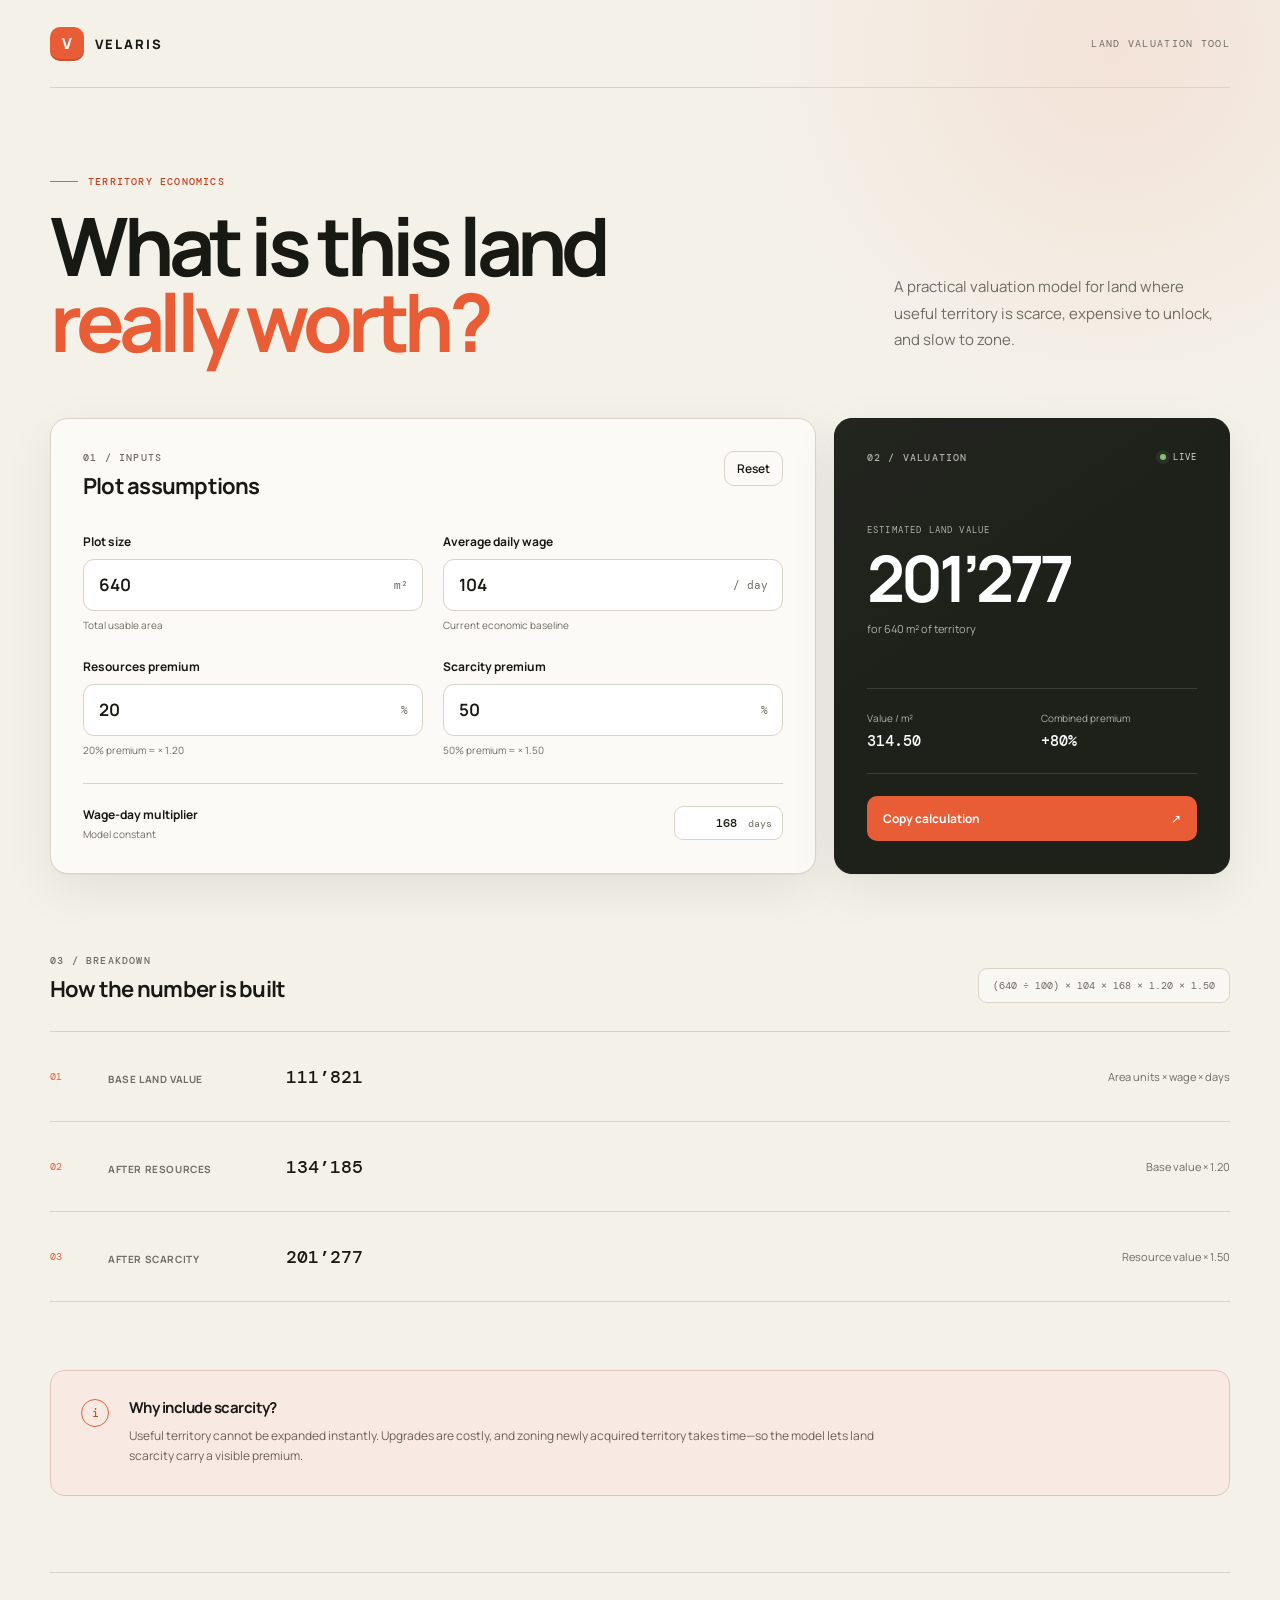
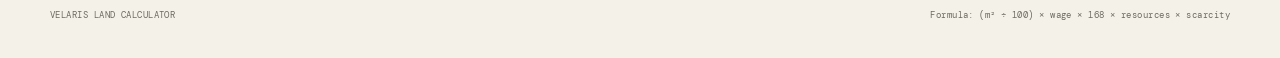
==== src/index.html @ 23cae44e "initial" ====
<!doctype html>
<html lang="en">
  <head>
    <meta charset="UTF-8" />
    <meta name="viewport" content="width=device-width, initial-scale=1.0" />
    <meta
      name="description"
      content="Estimate territory value from plot size, wages, resources, and land scarcity."
    />
    <meta name="theme-color" content="#f7f5ef" />
    <title>Velaris Land Calculator</title>
    <link rel="preconnect" href="https://fonts.googleapis.com" />
    <link rel="preconnect" href="https://fonts.gstatic.com" crossorigin />
    <link
      href="https://fonts.googleapis.com/css2?family=DM+Mono:wght@400;500&family=Manrope:wght@400;500;600;700;800&display=swap"
      rel="stylesheet"
    />
    <link rel="stylesheet" href="styles.css" />
    <script src="app.js" defer></script>
  </head>
  <body>
    <div class="page-shell">
      <header class="site-header" aria-label="Site header">
        <a class="brand" href="#" aria-label="Velaris Land Calculator home">
          <span class="brand-mark" aria-hidden="true">V</span>
          <span>VELARIS</span>
        </a>
        <span class="header-label">LAND VALUATION TOOL</span>
      </header>

      <main>
        <section class="hero" aria-labelledby="page-title">
          <div>
            <p class="eyebrow"><span></span> Territory economics</p>
            <h1 id="page-title">What is this land<br /><em>really worth?</em></h1>
          </div>
          <p class="hero-copy">
            A practical valuation model for land where useful territory is scarce,
            expensive to unlock, and slow to zone.
          </p>
        </section>

        <section class="calculator-grid" aria-label="Land value calculator">
          <form class="card input-card" id="calculator-form">
            <div class="card-heading">
              <div>
                <p class="section-kicker">01 / INPUTS</p>
                <h2>Plot assumptions</h2>
              </div>
              <button class="button button-ghost" id="reset-button" type="button">
                Reset
              </button>
            </div>

            <div class="field-grid">
              <label class="field">
                <span class="field-label">Plot size</span>
                <span class="input-wrap">
                  <input id="plot-size" name="plotSize" type="number" min="0" step="1" value="640" inputmode="decimal" />
                  <span class="input-unit">m²</span>
                </span>
                <span class="field-hint">Total usable area</span>
              </label>

              <label class="field">
                <span class="field-label">Average daily wage</span>
                <span class="input-wrap">
                  <input id="daily-wage" name="dailyWage" type="number" min="0" step="1" value="104" inputmode="decimal" />
                  <span class="input-unit">/ day</span>
                </span>
                <span class="field-hint">Current economic baseline</span>
              </label>

              <label class="field">
                <span class="field-label">Resources premium</span>
                <span class="input-wrap">
                  <input id="resources-premium" name="resourcesPremium" type="number" min="-100" step="1" value="20" inputmode="decimal" />
                  <span class="input-unit">%</span>
                </span>
                <span class="field-hint">20% premium = × 1.20</span>
              </label>

              <label class="field">
                <span class="field-label">Scarcity premium</span>
                <span class="input-wrap">
                  <input id="scarcity-premium" name="scarcityPremium" type="number" min="-100" step="1" value="50" inputmode="decimal" />
                  <span class="input-unit">%</span>
                </span>
                <span class="field-hint">50% premium = × 1.50</span>
              </label>
            </div>

            <div class="constant-row">
              <div>
                <span class="constant-label">Wage-day multiplier</span>
                <span class="constant-help">Model constant</span>
              </div>
              <label class="compact-input">
                <input id="wage-days" name="wageDays" type="number" min="0" step="1" value="168" inputmode="numeric" aria-label="Wage-day multiplier" />
                <span>days</span>
              </label>
            </div>
          </form>

          <aside class="card result-card" aria-live="polite">
            <div class="result-topline">
              <p class="section-kicker section-kicker-light">02 / VALUATION</p>
              <span class="live-badge"><span></span> LIVE</span>
            </div>

            <div class="result-main">
              <p>ESTIMATED LAND VALUE</p>
              <output id="land-value" for="plot-size daily-wage resources-premium scarcity-premium wage-days">201’278</output>
              <span id="value-caption">for 640 m² of territory</span>
            </div>

            <div class="metrics">
              <div>
                <span>Value / m²</span>
                <strong id="value-per-sqm">314.50</strong>
              </div>
              <div>
                <span>Combined premium</span>
                <strong id="combined-premium">+80%</strong>
              </div>
            </div>

            <button class="button button-primary" id="copy-button" type="button">
              <span id="copy-label">Copy calculation</span>
              <span aria-hidden="true">↗</span>
            </button>
          </aside>
        </section>

        <section class="breakdown" aria-labelledby="breakdown-title">
          <div class="breakdown-heading">
            <div>
              <p class="section-kicker">03 / BREAKDOWN</p>
              <h2 id="breakdown-title">How the number is built</h2>
            </div>
            <code id="formula-display">(640 ÷ 100) × 104 × 168 × 1.20 × 1.50</code>
          </div>

          <ol class="steps">
            <li>
              <span class="step-number">01</span>
              <div><span>BASE LAND VALUE</span><strong id="base-value">111’821</strong></div>
              <small>Area units × wage × days</small>
            </li>
            <li>
              <span class="step-number">02</span>
              <div><span>AFTER RESOURCES</span><strong id="resource-value">134’185</strong></div>
              <small id="resource-factor-label">Base value × 1.20</small>
            </li>
            <li>
              <span class="step-number">03</span>
              <div><span>AFTER SCARCITY</span><strong id="scarcity-value">201’278</strong></div>
              <small id="scarcity-factor-label">Resource value × 1.50</small>
            </li>
          </ol>
        </section>

        <section class="context-note" aria-label="Model context">
          <span class="note-mark" aria-hidden="true">i</span>
          <div>
            <h2>Why include scarcity?</h2>
            <p>
              Useful territory cannot be expanded instantly. Upgrades are costly,
              and zoning newly acquired territory takes time—so the model lets land
              scarcity carry a visible premium.
            </p>
          </div>
        </section>
      </main>

      <footer>
        <span>VELARIS LAND CALCULATOR</span>
        <span>Formula: (m² ÷ 100) × wage × 168 × resources × scarcity</span>
      </footer>
    </div>
  </body>
</html>
---- src/styles.css ----
:root {
  --background: #f4f1e9;
  --foreground: #191914;
  --card: #fbfaf6;
  --muted: #6e6b62;
  --border: #d9d4c8;
  --accent: #e85d35;
  --accent-dark: #c84221;
  --dark: #1e201a;
  --dark-muted: #afb0a7;
  --radius: 18px;
  --shadow: 0 1px 1px rgba(20, 20, 16, 0.04), 0 16px 50px rgba(20, 20, 16, 0.07);
  font-family: "Manrope", sans-serif;
  color: var(--foreground);
  background: var(--background);
  font-synthesis: none;
}

* { box-sizing: border-box; }

html { scroll-behavior: smooth; }

body {
  margin: 0;
  min-width: 320px;
  min-height: 100vh;
  background:
    radial-gradient(circle at 87% 3%, rgba(232, 93, 53, 0.10), transparent 23rem),
    var(--background);
}

button, input { font: inherit; }

button { color: inherit; }

.page-shell {
  width: min(1180px, calc(100% - 40px));
  margin: 0 auto;
}

.site-header {
  height: 88px;
  display: flex;
  align-items: center;
  justify-content: space-between;
  border-bottom: 1px solid var(--border);
}

.brand {
  display: inline-flex;
  align-items: center;
  gap: 11px;
  color: var(--foreground);
  text-decoration: none;
  font-size: 13px;
  font-weight: 800;
  letter-spacing: 0.16em;
}

.brand-mark {
  width: 34px;
  height: 34px;
  display: grid;
  place-items: center;
  color: white;
  background: var(--accent);
  border-radius: 10px;
  font-size: 15px;
  letter-spacing: 0;
  box-shadow: inset 0 -2px 0 rgba(0, 0, 0, 0.12);
}

.header-label {
  font-family: "DM Mono", monospace;
  font-size: 10px;
  letter-spacing: 0.13em;
  color: var(--muted);
}

.hero {
  min-height: 330px;
  display: grid;
  grid-template-columns: 1.4fr 0.6fr;
  align-items: end;
  gap: 60px;
  padding: 72px 0 58px;
}

.eyebrow, .section-kicker {
  margin: 0 0 20px;
  font-family: "DM Mono", monospace;
  font-size: 10px;
  font-weight: 500;
  letter-spacing: 0.12em;
  text-transform: uppercase;
  color: var(--accent-dark);
}

.eyebrow { display: flex; align-items: center; gap: 10px; }
.eyebrow span { width: 28px; height: 1px; background: var(--accent); }

h1 {
  margin: 0;
  max-width: 760px;
  font-size: clamp(46px, 6.3vw, 86px);
  line-height: 0.94;
  letter-spacing: -0.065em;
  font-weight: 700;
}

h1 em { color: var(--accent); font-style: normal; }

.hero-copy {
  margin: 0 0 7px;
  max-width: 360px;
  color: var(--muted);
  font-size: 15px;
  line-height: 1.75;
}

.calculator-grid {
  display: grid;
  grid-template-columns: minmax(0, 1.45fr) minmax(340px, 0.75fr);
  gap: 18px;
}

.card {
  border: 1px solid var(--border);
  border-radius: var(--radius);
  background: var(--card);
  box-shadow: var(--shadow);
}

.input-card { padding: 32px; }

.card-heading, .breakdown-heading, .result-topline {
  display: flex;
  align-items: flex-start;
  justify-content: space-between;
  gap: 20px;
}

.section-kicker { margin-bottom: 9px; color: var(--muted); }

h2 {
  margin: 0;
  font-size: 22px;
  line-height: 1.25;
  letter-spacing: -0.035em;
}

.button {
  border: 0;
  border-radius: 10px;
  cursor: pointer;
  transition: transform 160ms ease, background 160ms ease, border-color 160ms ease;
}

.button:active { transform: translateY(1px); }

.button:focus-visible, input:focus-visible {
  outline: 3px solid rgba(232, 93, 53, 0.22);
  outline-offset: 2px;
}

.button-ghost {
  padding: 8px 12px;
  border: 1px solid var(--border);
  background: transparent;
  font-size: 12px;
  font-weight: 600;
}

.button-ghost:hover { background: #efede6; border-color: #c8c2b5; }

.field-grid {
  display: grid;
  grid-template-columns: 1fr 1fr;
  gap: 26px 20px;
  margin-top: 32px;
}

.field { display: block; }

.field-label, .constant-label {
  display: block;
  margin-bottom: 9px;
  font-size: 12px;
  font-weight: 700;
}

.input-wrap {
  height: 52px;
  display: flex;
  align-items: center;
  border: 1px solid var(--border);
  border-radius: 11px;
  background: #fff;
  overflow: hidden;
  transition: border-color 160ms ease, box-shadow 160ms ease;
}

.input-wrap:focus-within {
  border-color: var(--accent);
  box-shadow: 0 0 0 3px rgba(232, 93, 53, 0.10);
}

.input-wrap input {
  width: 100%;
  min-width: 0;
  height: 100%;
  padding: 0 4px 0 15px;
  border: 0;
  outline: 0;
  background: transparent;
  color: var(--foreground);
  font-size: 17px;
  font-weight: 650;
  appearance: textfield;
}

input::-webkit-inner-spin-button, input::-webkit-outer-spin-button { appearance: none; margin: 0; }

.input-unit {
  flex: 0 0 auto;
  padding: 0 14px 0 8px;
  color: var(--muted);
  font-family: "DM Mono", monospace;
  font-size: 11px;
}

.field-hint, .constant-help {
  display: block;
  margin-top: 7px;
  color: var(--muted);
  font-size: 10px;
}

.constant-row {
  margin-top: 26px;
  padding-top: 22px;
  display: flex;
  align-items: center;
  justify-content: space-between;
  border-top: 1px solid var(--border);
}

.constant-label { margin: 0; }
.constant-help { margin-top: 4px; }

.compact-input {
  display: flex;
  align-items: center;
  gap: 8px;
  padding: 5px 10px;
  border: 1px solid var(--border);
  border-radius: 9px;
  background: #fff;
  color: var(--muted);
  font-family: "DM Mono", monospace;
  font-size: 10px;
}

.compact-input input {
  width: 55px;
  padding: 3px;
  border: 0;
  outline: 0;
  color: var(--foreground);
  background: transparent;
  text-align: right;
  font-size: 12px;
  font-weight: 700;
}

.result-card {
  min-height: 100%;
  display: flex;
  flex-direction: column;
  padding: 32px;
  color: white;
  border-color: var(--dark);
  background:
    linear-gradient(145deg, rgba(255,255,255,0.025), transparent 42%),
    var(--dark);
}

.section-kicker-light { color: var(--dark-muted); }

.live-badge {
  display: inline-flex;
  align-items: center;
  gap: 7px;
  color: #d8d9d1;
  font-family: "DM Mono", monospace;
  font-size: 9px;
  letter-spacing: 0.12em;
}

.live-badge span {
  width: 6px;
  height: 6px;
  border-radius: 50%;
  background: #85bf78;
  box-shadow: 0 0 0 4px rgba(133, 191, 120, 0.10);
}

.result-main { margin: 51px 0 38px; }

.result-main p {
  margin: 0 0 10px;
  color: var(--dark-muted);
  font-family: "DM Mono", monospace;
  font-size: 9px;
  letter-spacing: 0.13em;
}

#land-value {
  display: block;
  overflow-wrap: anywhere;
  color: #fff;
  font-size: clamp(42px, 5vw, 66px);
  line-height: 1;
  letter-spacing: -0.065em;
  font-weight: 700;
}

#value-caption {
  display: block;
  margin-top: 11px;
  color: var(--dark-muted);
  font-size: 11px;
}

.metrics {
  display: grid;
  grid-template-columns: 1fr 1fr;
  gap: 18px;
  margin-top: auto;
  padding: 22px 0;
  border-top: 1px solid #3b3d36;
  border-bottom: 1px solid #3b3d36;
}

.metrics div { display: flex; flex-direction: column; gap: 6px; }
.metrics span { color: var(--dark-muted); font-size: 10px; }
.metrics strong { font-family: "DM Mono", monospace; font-size: 15px; font-weight: 500; }

.button-primary {
  width: 100%;
  margin-top: 22px;
  padding: 14px 16px;
  display: flex;
  align-items: center;
  justify-content: space-between;
  background: var(--accent);
  color: white;
  font-size: 12px;
  font-weight: 700;
}

.button-primary:hover { background: #f06940; }

.breakdown { padding: 80px 0 68px; }

.breakdown-heading { align-items: flex-end; }

.breakdown-heading code {
  padding: 10px 14px;
  border: 1px solid var(--border);
  border-radius: 9px;
  color: var(--muted);
  background: rgba(255,255,255,0.42);
  font-family: "DM Mono", monospace;
  font-size: 10px;
}

.steps {
  margin: 28px 0 0;
  padding: 0;
  list-style: none;
  border-top: 1px solid var(--border);
}

.steps li {
  display: grid;
  grid-template-columns: 58px 1fr auto;
  align-items: center;
  min-height: 90px;
  border-bottom: 1px solid var(--border);
}

.step-number {
  color: var(--accent);
  font-family: "DM Mono", monospace;
  font-size: 10px;
}

.steps div { display: flex; align-items: baseline; gap: 18px; }
.steps div span { width: 160px; color: var(--muted); font-size: 10px; font-weight: 700; letter-spacing: 0.06em; }
.steps strong { font-family: "DM Mono", monospace; font-size: 18px; font-weight: 500; }
.steps small { color: var(--muted); font-size: 11px; }

.context-note {
  margin-bottom: 76px;
  padding: 28px 30px;
  display: grid;
  grid-template-columns: auto 1fr;
  gap: 20px;
  border: 1px solid #e2c5b9;
  border-radius: 14px;
  background: #f8eae3;
}

.note-mark {
  width: 28px;
  height: 28px;
  display: grid;
  place-items: center;
  border: 1px solid var(--accent);
  border-radius: 50%;
  color: var(--accent-dark);
  font-family: "DM Mono", monospace;
  font-size: 12px;
}

.context-note h2 { font-size: 15px; }
.context-note p { max-width: 760px; margin: 8px 0 0; color: #715f57; font-size: 12px; line-height: 1.7; }

footer {
  min-height: 86px;
  display: flex;
  align-items: center;
  justify-content: space-between;
  gap: 20px;
  border-top: 1px solid var(--border);
  color: var(--muted);
  font-family: "DM Mono", monospace;
  font-size: 9px;
  letter-spacing: 0.05em;
}

@media (max-width: 820px) {
  .hero { grid-template-columns: 1fr; gap: 24px; min-height: auto; padding: 58px 0 46px; }
  .calculator-grid { grid-template-columns: 1fr; }
  .result-card { min-height: 480px; }
  .breakdown-heading { align-items: flex-start; flex-direction: column; }
  .breakdown-heading code { max-width: 100%; overflow-x: auto; }
}

@media (max-width: 560px) {
  .page-shell { width: min(100% - 24px, 1180px); }
  .site-header { height: 72px; }
  .header-label { display: none; }
  .hero { padding-top: 45px; }
  h1 { font-size: clamp(43px, 14vw, 66px); }
  .input-card, .result-card { padding: 24px 20px; }
  .field-grid { grid-template-columns: 1fr; gap: 21px; }
  .steps li { grid-template-columns: 38px 1fr; padding: 18px 0; }
  .steps div { flex-direction: column; gap: 5px; }
  .steps div span { width: auto; }
  .steps small { display: none; }
  .context-note { padding: 23px 20px; }
  footer { align-items: flex-start; flex-direction: column; justify-content: center; padding: 22px 0; }
}

@media (prefers-reduced-motion: reduce) {
  *, *::before, *::after { scroll-behavior: auto !important; transition: none !important; }
}
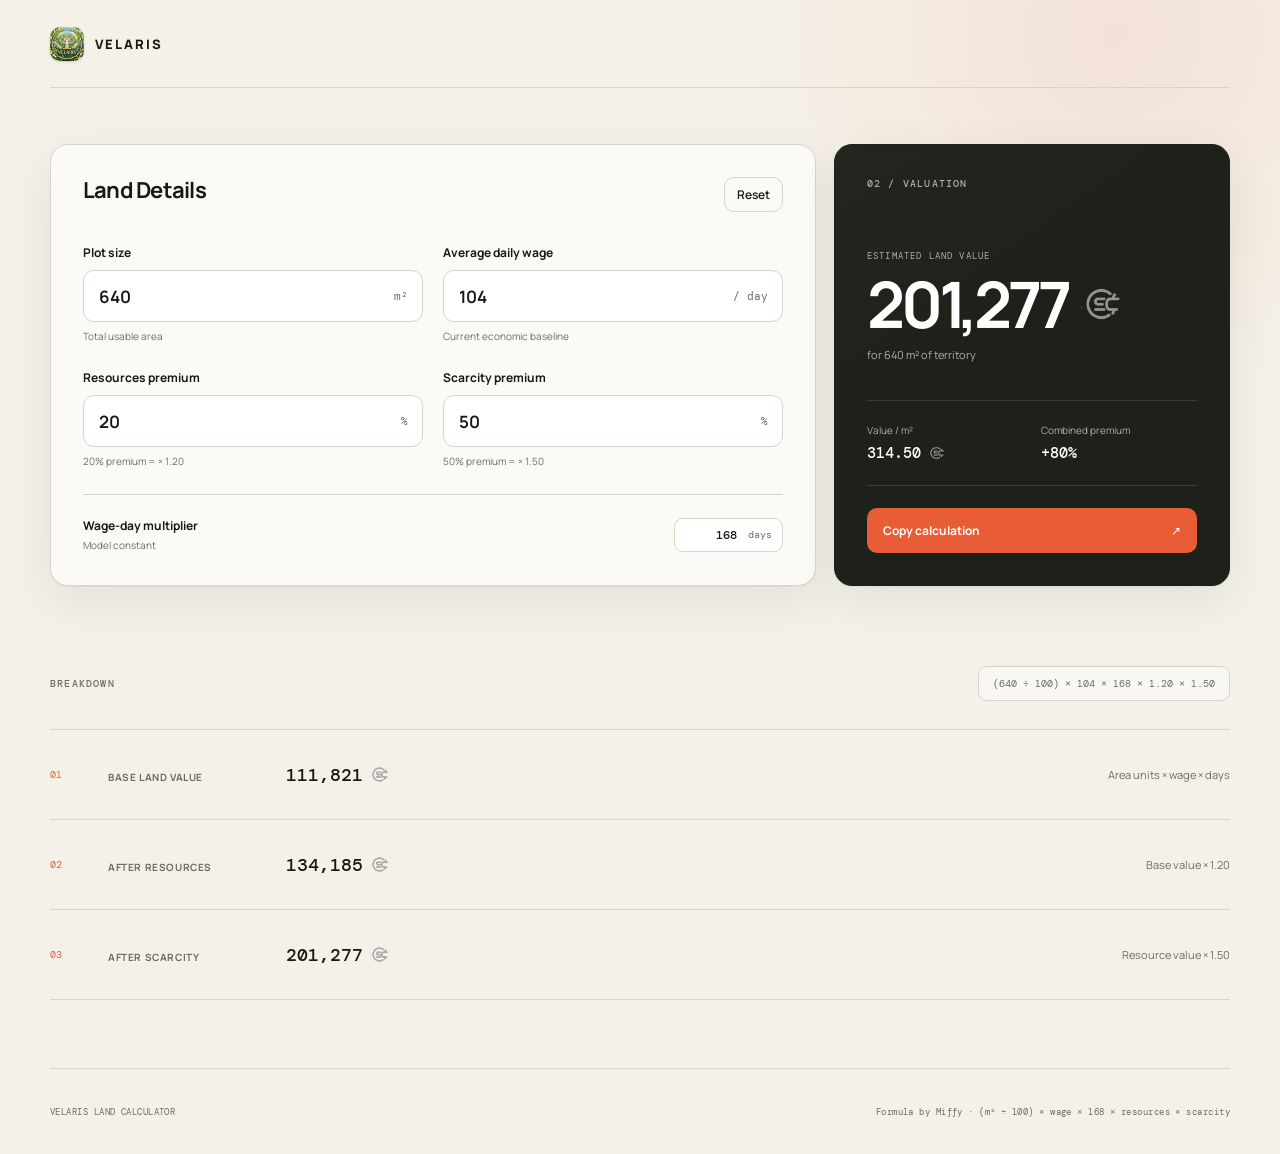
==== commit cc927ed1: "fix copy text" ====
--- a/src/index.html
+++ b/src/index.html
@@ -8,7 +8,10 @@
       content="Estimate territory value from plot size, wages, resources, and land scarcity."
     />
     <meta name="theme-color" content="#f7f5ef" />
-    <title>Velaris Land Calculator</title>
+    <title>VELARIS Land Calculator</title>
+    <link rel="icon" href="favicon.ico?v=2" sizes="any" />
+    <link rel="shortcut icon" href="favicon.ico?v=2" />
+    <link rel="apple-touch-icon" href="assets/velaris-icon.png" />
     <link rel="preconnect" href="https://fonts.googleapis.com" />
     <link rel="preconnect" href="https://fonts.gstatic.com" crossorigin />
     <link
@@ -22,30 +25,17 @@
     <div class="page-shell">
       <header class="site-header" aria-label="Site header">
         <a class="brand" href="#" aria-label="Velaris Land Calculator home">
-          <span class="brand-mark" aria-hidden="true">V</span>
+          <img class="brand-mark" src="assets/velaris-icon.png" alt="" />
           <span>VELARIS</span>
         </a>
-        <span class="header-label">LAND VALUATION TOOL</span>
       </header>
 
       <main>
-        <section class="hero" aria-labelledby="page-title">
-          <div>
-            <p class="eyebrow"><span></span> Territory economics</p>
-            <h1 id="page-title">What is this land<br /><em>really worth?</em></h1>
-          </div>
-          <p class="hero-copy">
-            A practical valuation model for land where useful territory is scarce,
-            expensive to unlock, and slow to zone.
-          </p>
-        </section>
-
         <section class="calculator-grid" aria-label="Land value calculator">
           <form class="card input-card" id="calculator-form">
             <div class="card-heading">
               <div>
-                <p class="section-kicker">01 / INPUTS</p>
-                <h2>Plot assumptions</h2>
+                <h2>Land Details</h2>
               </div>
               <button class="button button-ghost" id="reset-button" type="button">
                 Reset
@@ -105,19 +95,24 @@
           <aside class="card result-card" aria-live="polite">
             <div class="result-topline">
               <p class="section-kicker section-kicker-light">02 / VALUATION</p>
-              <span class="live-badge"><span></span> LIVE</span>
             </div>
 
             <div class="result-main">
               <p>ESTIMATED LAND VALUE</p>
-              <output id="land-value" for="plot-size daily-wage resources-premium scarcity-premium wage-days">201’278</output>
+              <span class="amount-with-coin amount-with-coin-main">
+                <output id="land-value" for="plot-size daily-wage resources-premium scarcity-premium wage-days">201,278</output>
+                <img class="coin-icon" src="assets/seed-coin.png" alt="Seed Coin" />
+              </span>
               <span id="value-caption">for 640 m² of territory</span>
             </div>
 
             <div class="metrics">
               <div>
                 <span>Value / m²</span>
-                <strong id="value-per-sqm">314.50</strong>
+                <strong class="amount-with-coin">
+                  <span id="value-per-sqm">314.50</span>
+                  <img class="coin-icon" src="assets/seed-coin.png" alt="Seed Coin" />
+                </strong>
               </div>
               <div>
                 <span>Combined premium</span>
@@ -132,50 +127,54 @@
           </aside>
         </section>
 
-        <section class="breakdown" aria-labelledby="breakdown-title">
+        <section class="breakdown" aria-label="Calculation breakdown">
           <div class="breakdown-heading">
-            <div>
-              <p class="section-kicker">03 / BREAKDOWN</p>
-              <h2 id="breakdown-title">How the number is built</h2>
-            </div>
+            <p class="section-kicker">BREAKDOWN</p>
             <code id="formula-display">(640 ÷ 100) × 104 × 168 × 1.20 × 1.50</code>
           </div>
 
           <ol class="steps">
             <li>
               <span class="step-number">01</span>
-              <div><span>BASE LAND VALUE</span><strong id="base-value">111’821</strong></div>
+              <div>
+                <span>BASE LAND VALUE</span>
+                <strong class="amount-with-coin">
+                  <span id="base-value">111,821</span>
+                  <img class="coin-icon" src="assets/seed-coin.png" alt="Seed Coin" />
+                </strong>
+              </div>
               <small>Area units × wage × days</small>
             </li>
             <li>
               <span class="step-number">02</span>
-              <div><span>AFTER RESOURCES</span><strong id="resource-value">134’185</strong></div>
+              <div>
+                <span>AFTER RESOURCES</span>
+                <strong class="amount-with-coin">
+                  <span id="resource-value">134,185</span>
+                  <img class="coin-icon" src="assets/seed-coin.png" alt="Seed Coin" />
+                </strong>
+              </div>
               <small id="resource-factor-label">Base value × 1.20</small>
             </li>
             <li>
               <span class="step-number">03</span>
-              <div><span>AFTER SCARCITY</span><strong id="scarcity-value">201’278</strong></div>
+              <div>
+                <span>AFTER SCARCITY</span>
+                <strong class="amount-with-coin">
+                  <span id="scarcity-value">201,278</span>
+                  <img class="coin-icon" src="assets/seed-coin.png" alt="Seed Coin" />
+                </strong>
+              </div>
               <small id="scarcity-factor-label">Resource value × 1.50</small>
             </li>
           </ol>
         </section>
 
-        <section class="context-note" aria-label="Model context">
-          <span class="note-mark" aria-hidden="true">i</span>
-          <div>
-            <h2>Why include scarcity?</h2>
-            <p>
-              Useful territory cannot be expanded instantly. Upgrades are costly,
-              and zoning newly acquired territory takes time—so the model lets land
-              scarcity carry a visible premium.
-            </p>
-          </div>
-        </section>
       </main>
 
       <footer>
         <span>VELARIS LAND CALCULATOR</span>
-        <span>Formula: (m² ÷ 100) × wage × 168 × resources × scarcity</span>
+        <span>Formula by Miffy · (m² ÷ 100) × wage × 168 × resources × scarcity</span>
       </footer>
     </div>
   </body>
--- a/src/styles.css
+++ b/src/styles.css
@@ -60,33 +60,13 @@
 .brand-mark {
   width: 34px;
   height: 34px;
-  display: grid;
-  place-items: center;
-  color: white;
-  background: var(--accent);
+  display: block;
+  object-fit: cover;
   border-radius: 10px;
-  font-size: 15px;
-  letter-spacing: 0;
-  box-shadow: inset 0 -2px 0 rgba(0, 0, 0, 0.12);
-}
-
-.header-label {
-  font-family: "DM Mono", monospace;
-  font-size: 10px;
-  letter-spacing: 0.13em;
-  color: var(--muted);
-}
-
-.hero {
-  min-height: 330px;
-  display: grid;
-  grid-template-columns: 1.4fr 0.6fr;
-  align-items: end;
-  gap: 60px;
-  padding: 72px 0 58px;
-}
-
-.eyebrow, .section-kicker {
+  box-shadow: 0 1px 2px rgba(20, 20, 16, 0.18);
+}
+
+.section-kicker {
   margin: 0 0 20px;
   font-family: "DM Mono", monospace;
   font-size: 10px;
@@ -96,32 +76,11 @@
   color: var(--accent-dark);
 }
 
-.eyebrow { display: flex; align-items: center; gap: 10px; }
-.eyebrow span { width: 28px; height: 1px; background: var(--accent); }
-
-h1 {
-  margin: 0;
-  max-width: 760px;
-  font-size: clamp(46px, 6.3vw, 86px);
-  line-height: 0.94;
-  letter-spacing: -0.065em;
-  font-weight: 700;
-}
-
-h1 em { color: var(--accent); font-style: normal; }
-
-.hero-copy {
-  margin: 0 0 7px;
-  max-width: 360px;
-  color: var(--muted);
-  font-size: 15px;
-  line-height: 1.75;
-}
-
 .calculator-grid {
   display: grid;
   grid-template-columns: minmax(0, 1.45fr) minmax(340px, 0.75fr);
   gap: 18px;
+  margin-top: 56px;
 }
 
 .card {
@@ -287,24 +246,6 @@
 
 .section-kicker-light { color: var(--dark-muted); }
 
-.live-badge {
-  display: inline-flex;
-  align-items: center;
-  gap: 7px;
-  color: #d8d9d1;
-  font-family: "DM Mono", monospace;
-  font-size: 9px;
-  letter-spacing: 0.12em;
-}
-
-.live-badge span {
-  width: 6px;
-  height: 6px;
-  border-radius: 50%;
-  background: #85bf78;
-  box-shadow: 0 0 0 4px rgba(133, 191, 120, 0.10);
-}
-
 .result-main { margin: 51px 0 38px; }
 
 .result-main p {
@@ -316,13 +257,36 @@
 }
 
 #land-value {
-  display: block;
   overflow-wrap: anywhere;
   color: #fff;
   font-size: clamp(42px, 5vw, 66px);
   line-height: 1;
   letter-spacing: -0.065em;
   font-weight: 700;
+}
+
+.amount-with-coin {
+  display: inline-flex;
+  align-items: center;
+  gap: 7px;
+}
+
+.coin-icon {
+  width: 18px;
+  height: auto;
+  flex: 0 0 auto;
+  opacity: 0.9;
+  clip-path: inset(0 0 0 2%);
+}
+
+.amount-with-coin-main {
+  display: flex;
+  align-items: center;
+  gap: 13px;
+}
+
+.amount-with-coin-main .coin-icon {
+  width: clamp(30px, 3.4vw, 45px);
 }
 
 #value-caption {
@@ -343,8 +307,8 @@
 }
 
 .metrics div { display: flex; flex-direction: column; gap: 6px; }
-.metrics span { color: var(--dark-muted); font-size: 10px; }
-.metrics strong { font-family: "DM Mono", monospace; font-size: 15px; font-weight: 500; }
+.metrics > div > span { color: var(--dark-muted); font-size: 10px; }
+.metrics > div > strong { font-family: "DM Mono", monospace; font-size: 15px; font-weight: 500; }
 
 .button-primary {
   width: 100%;
@@ -363,7 +327,9 @@
 
 .breakdown { padding: 80px 0 68px; }
 
-.breakdown-heading { align-items: flex-end; }
+.breakdown-heading { align-items: center; }
+
+.breakdown-heading .section-kicker { margin-bottom: 0; }
 
 .breakdown-heading code {
   padding: 10px 14px;
@@ -396,36 +362,11 @@
   font-size: 10px;
 }
 
-.steps div { display: flex; align-items: baseline; gap: 18px; }
-.steps div span { width: 160px; color: var(--muted); font-size: 10px; font-weight: 700; letter-spacing: 0.06em; }
-.steps strong { font-family: "DM Mono", monospace; font-size: 18px; font-weight: 500; }
+.steps li > div { display: flex; align-items: baseline; gap: 18px; }
+.steps li > div > span { width: 160px; color: var(--muted); font-size: 10px; font-weight: 700; letter-spacing: 0.06em; }
+.steps li > div > strong { font-family: "DM Mono", monospace; font-size: 18px; font-weight: 500; }
+.steps .coin-icon { width: 20px; }
 .steps small { color: var(--muted); font-size: 11px; }
-
-.context-note {
-  margin-bottom: 76px;
-  padding: 28px 30px;
-  display: grid;
-  grid-template-columns: auto 1fr;
-  gap: 20px;
-  border: 1px solid #e2c5b9;
-  border-radius: 14px;
-  background: #f8eae3;
-}
-
-.note-mark {
-  width: 28px;
-  height: 28px;
-  display: grid;
-  place-items: center;
-  border: 1px solid var(--accent);
-  border-radius: 50%;
-  color: var(--accent-dark);
-  font-family: "DM Mono", monospace;
-  font-size: 12px;
-}
-
-.context-note h2 { font-size: 15px; }
-.context-note p { max-width: 760px; margin: 8px 0 0; color: #715f57; font-size: 12px; line-height: 1.7; }
 
 footer {
   min-height: 86px;
@@ -441,7 +382,6 @@
 }
 
 @media (max-width: 820px) {
-  .hero { grid-template-columns: 1fr; gap: 24px; min-height: auto; padding: 58px 0 46px; }
   .calculator-grid { grid-template-columns: 1fr; }
   .result-card { min-height: 480px; }
   .breakdown-heading { align-items: flex-start; flex-direction: column; }
@@ -451,16 +391,13 @@
 @media (max-width: 560px) {
   .page-shell { width: min(100% - 24px, 1180px); }
   .site-header { height: 72px; }
-  .header-label { display: none; }
-  .hero { padding-top: 45px; }
-  h1 { font-size: clamp(43px, 14vw, 66px); }
+  .calculator-grid { margin-top: 32px; }
   .input-card, .result-card { padding: 24px 20px; }
   .field-grid { grid-template-columns: 1fr; gap: 21px; }
   .steps li { grid-template-columns: 38px 1fr; padding: 18px 0; }
-  .steps div { flex-direction: column; gap: 5px; }
-  .steps div span { width: auto; }
+  .steps li > div { flex-direction: column; gap: 5px; }
+  .steps li > div > span { width: auto; }
   .steps small { display: none; }
-  .context-note { padding: 23px 20px; }
   footer { align-items: flex-start; flex-direction: column; justify-content: center; padding: 22px 0; }
 }
 
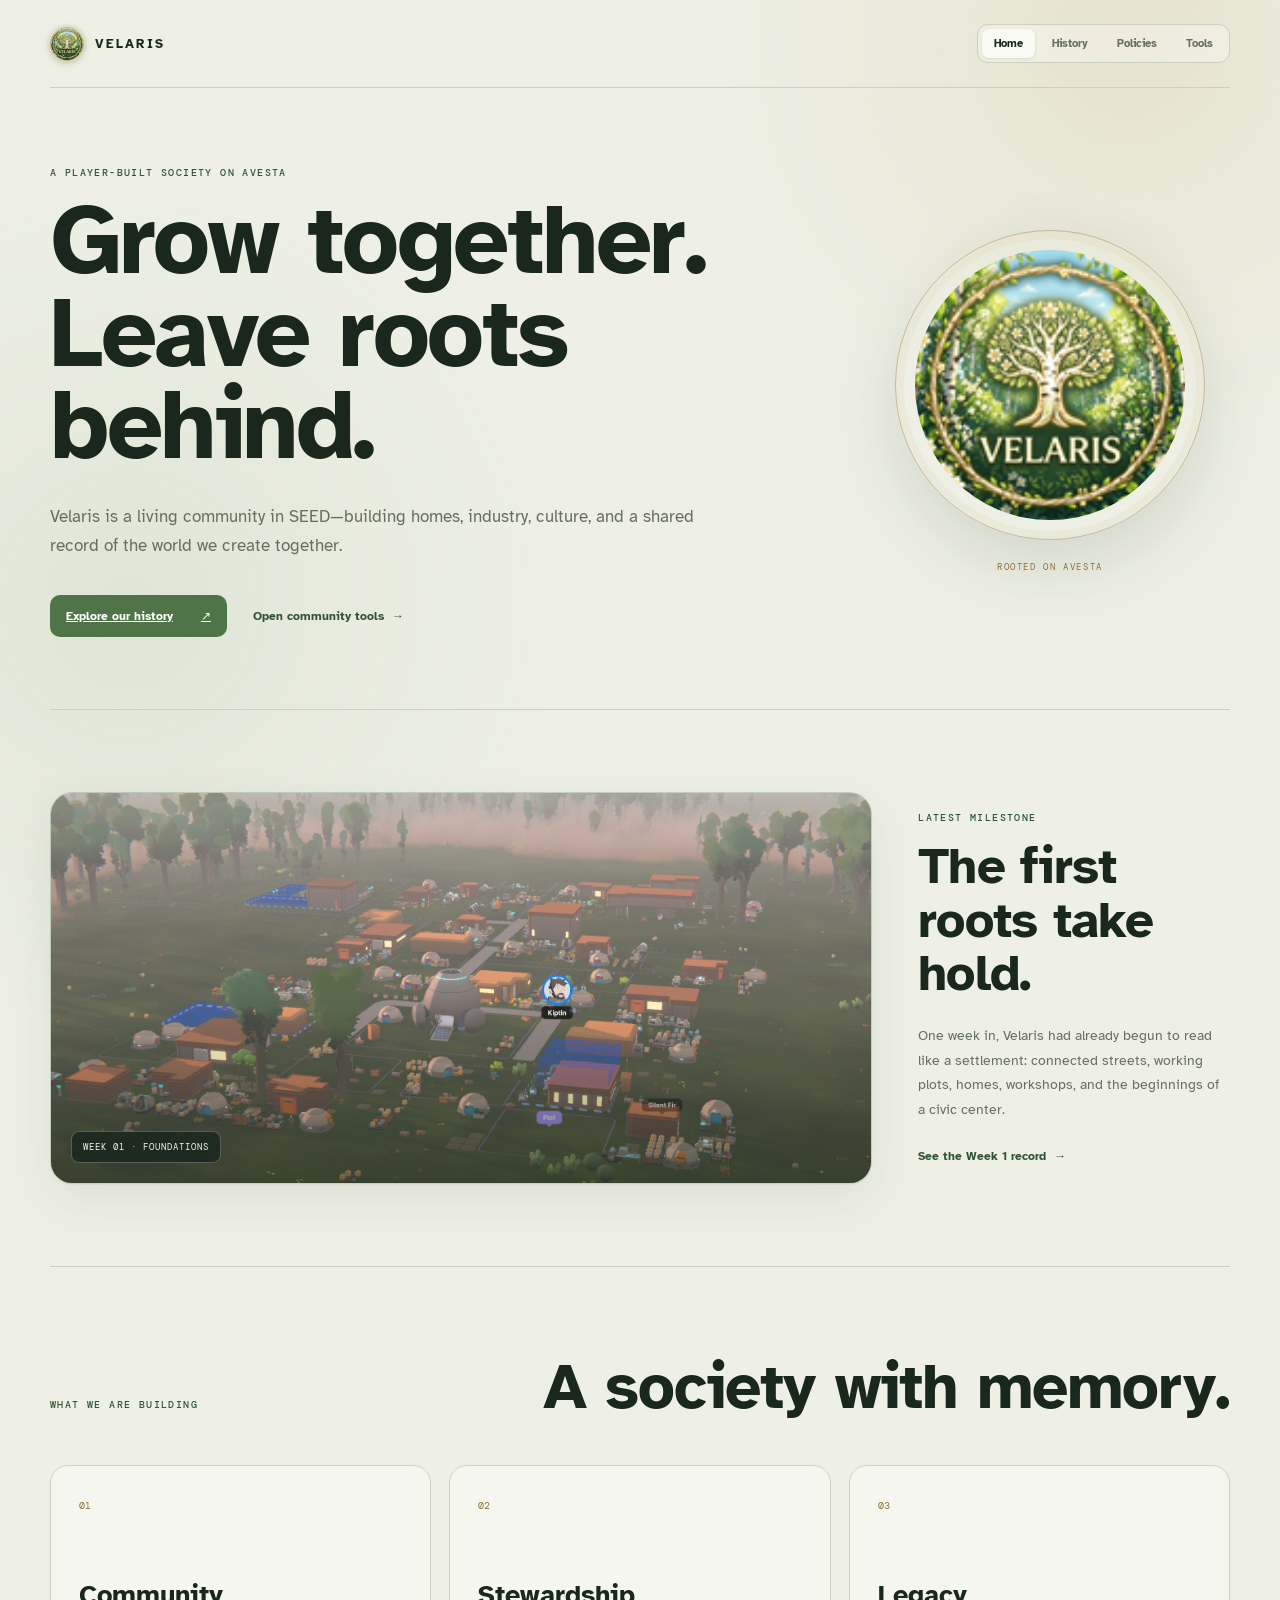
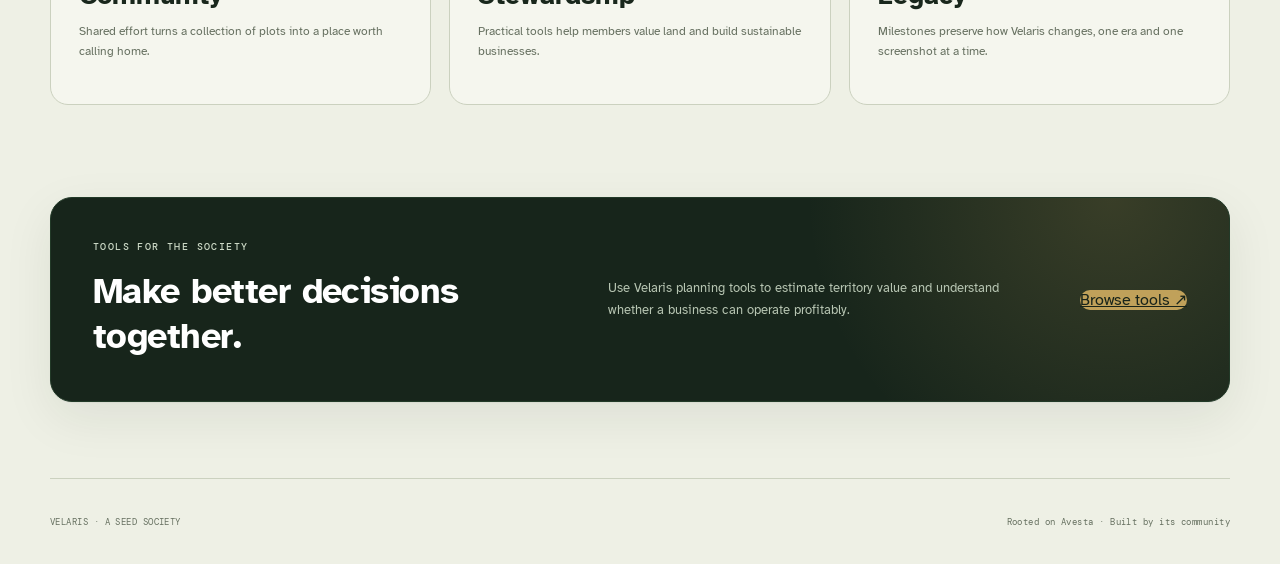
==== commit 4a3da642: "Build Velaris community hub and policy ledger" ====
--- a/src/index.html
+++ b/src/index.html
@@ -3,179 +3,82 @@
   <head>
     <meta charset="UTF-8" />
     <meta name="viewport" content="width=device-width, initial-scale=1.0" />
-    <meta
-      name="description"
-      content="Estimate territory value from plot size, wages, resources, and land scarcity."
-    />
-    <meta name="theme-color" content="#f7f5ef" />
-    <title>VELARIS Land Calculator</title>
-    <link rel="icon" href="favicon.ico?v=2" sizes="any" />
-    <link rel="shortcut icon" href="favicon.ico?v=2" />
+    <meta name="description" content="Velaris is a player-built society on Avesta in SEED. Follow our history and use our community planning tools." />
+    <meta name="theme-color" content="#eef0e5" />
+    <title>VELARIS · A Society on Avesta</title>
+    <link rel="icon" href="favicon.ico?v=3" sizes="any" />
+    <link rel="shortcut icon" href="favicon.ico?v=3" />
     <link rel="apple-touch-icon" href="assets/velaris-icon.png" />
     <link rel="preconnect" href="https://fonts.googleapis.com" />
     <link rel="preconnect" href="https://fonts.gstatic.com" crossorigin />
-    <link
-      href="https://fonts.googleapis.com/css2?family=DM+Mono:wght@400;500&family=Manrope:wght@400;500;600;700;800&display=swap"
-      rel="stylesheet"
-    />
+    <link href="https://fonts.googleapis.com/css2?family=Atkinson+Hyperlegible:wght@400;700&family=DM+Mono:wght@400;500&display=swap" rel="stylesheet" />
     <link rel="stylesheet" href="styles.css" />
-    <script src="app.js" defer></script>
   </head>
   <body>
     <div class="page-shell">
       <header class="site-header" aria-label="Site header">
-        <a class="brand" href="#" aria-label="Velaris Land Calculator home">
+        <a class="brand" href="./" aria-label="Velaris home">
           <img class="brand-mark" src="assets/velaris-icon.png" alt="" />
           <span>VELARIS</span>
         </a>
+        <nav class="site-nav" aria-label="Primary navigation">
+          <a class="nav-link nav-link-active" href="./" aria-current="page">Home</a>
+          <a class="nav-link" href="history/">History</a>
+          <a class="nav-link" href="policies/">Policies</a>
+          <a class="nav-link" href="tools/">Tools</a>
+        </nav>
       </header>
 
       <main>
-        <section class="calculator-grid" aria-label="Land value calculator">
-          <form class="card input-card" id="calculator-form">
-            <div class="card-heading">
-              <div>
-                <h2>Land Details</h2>
-              </div>
-              <button class="button button-ghost" id="reset-button" type="button">
-                Reset
-              </button>
+        <section class="home-hero">
+          <div class="hero-copy">
+            <p class="eyebrow">A PLAYER-BUILT SOCIETY ON AVESTA</p>
+            <h1>Grow together.<br />Leave roots behind.</h1>
+            <p class="hero-lede">Velaris is a living community in SEED—building homes, industry, culture, and a shared record of the world we create together.</p>
+            <div class="hero-actions">
+              <a class="button button-primary button-inline" href="history/">Explore our history <span aria-hidden="true">↗</span></a>
+              <a class="text-link" href="tools/">Open community tools <span aria-hidden="true">→</span></a>
             </div>
-
-            <div class="field-grid">
-              <label class="field">
-                <span class="field-label">Plot size</span>
-                <span class="input-wrap">
-                  <input id="plot-size" name="plotSize" type="number" min="0" step="1" value="640" inputmode="decimal" />
-                  <span class="input-unit">m²</span>
-                </span>
-                <span class="field-hint">Total usable area</span>
-              </label>
-
-              <label class="field">
-                <span class="field-label">Average daily wage</span>
-                <span class="input-wrap">
-                  <input id="daily-wage" name="dailyWage" type="number" min="0" step="1" value="104" inputmode="decimal" />
-                  <span class="input-unit">/ day</span>
-                </span>
-                <span class="field-hint">Current economic baseline</span>
-              </label>
-
-              <label class="field">
-                <span class="field-label">Resources premium</span>
-                <span class="input-wrap">
-                  <input id="resources-premium" name="resourcesPremium" type="number" min="-100" step="1" value="20" inputmode="decimal" />
-                  <span class="input-unit">%</span>
-                </span>
-                <span class="field-hint">20% premium = × 1.20</span>
-              </label>
-
-              <label class="field">
-                <span class="field-label">Scarcity premium</span>
-                <span class="input-wrap">
-                  <input id="scarcity-premium" name="scarcityPremium" type="number" min="-100" step="1" value="50" inputmode="decimal" />
-                  <span class="input-unit">%</span>
-                </span>
-                <span class="field-hint">50% premium = × 1.50</span>
-              </label>
-            </div>
-
-            <div class="constant-row">
-              <div>
-                <span class="constant-label">Wage-day multiplier</span>
-                <span class="constant-help">Model constant</span>
-              </div>
-              <label class="compact-input">
-                <input id="wage-days" name="wageDays" type="number" min="0" step="1" value="168" inputmode="numeric" aria-label="Wage-day multiplier" />
-                <span>days</span>
-              </label>
-            </div>
-          </form>
-
-          <aside class="card result-card" aria-live="polite">
-            <div class="result-topline">
-              <p class="section-kicker section-kicker-light">02 / VALUATION</p>
-            </div>
-
-            <div class="result-main">
-              <p>ESTIMATED LAND VALUE</p>
-              <span class="amount-with-coin amount-with-coin-main">
-                <output id="land-value" for="plot-size daily-wage resources-premium scarcity-premium wage-days">201,278</output>
-                <img class="coin-icon" src="assets/seed-coin.png" alt="Seed Coin" />
-              </span>
-              <span id="value-caption">for 640 m² of territory</span>
-            </div>
-
-            <div class="metrics">
-              <div>
-                <span>Value / m²</span>
-                <strong class="amount-with-coin">
-                  <span id="value-per-sqm">314.50</span>
-                  <img class="coin-icon" src="assets/seed-coin.png" alt="Seed Coin" />
-                </strong>
-              </div>
-              <div>
-                <span>Combined premium</span>
-                <strong id="combined-premium">+80%</strong>
-              </div>
-            </div>
-
-            <button class="button button-primary" id="copy-button" type="button">
-              <span id="copy-label">Copy calculation</span>
-              <span aria-hidden="true">↗</span>
-            </button>
-          </aside>
+          </div>
+          <div class="hero-emblem" aria-hidden="true">
+            <div class="emblem-ring"><img src="assets/velaris-icon.png" alt="" /></div>
+            <span>ROOTED ON AVESTA</span>
+          </div>
         </section>
 
-        <section class="breakdown" aria-label="Calculation breakdown">
-          <div class="breakdown-heading">
-            <p class="section-kicker">BREAKDOWN</p>
-            <code id="formula-display">(640 ÷ 100) × 104 × 168 × 1.20 × 1.50</code>
+        <section class="milestone-feature" aria-labelledby="week-one-title">
+          <a class="milestone-image-wrap" href="history/#week-one" aria-label="View the Week 1 milestone">
+            <img class="milestone-image" src="assets/week-1.png" alt="An aerial view of Velaris after its first week, with homes, workshops, grow plots, roads, and the landing pod." />
+            <span class="image-badge">WEEK 01 · FOUNDATIONS</span>
+          </a>
+          <div class="milestone-copy">
+            <p class="eyebrow">LATEST MILESTONE</p>
+            <h2 id="week-one-title">The first roots take hold.</h2>
+            <p>One week in, Velaris had already begun to read like a settlement: connected streets, working plots, homes, workshops, and the beginnings of a civic center.</p>
+            <a class="text-link" href="history/#week-one">See the Week 1 record <span aria-hidden="true">→</span></a>
           </div>
-
-          <ol class="steps">
-            <li>
-              <span class="step-number">01</span>
-              <div>
-                <span>BASE LAND VALUE</span>
-                <strong class="amount-with-coin">
-                  <span id="base-value">111,821</span>
-                  <img class="coin-icon" src="assets/seed-coin.png" alt="Seed Coin" />
-                </strong>
-              </div>
-              <small>Area units × wage × days</small>
-            </li>
-            <li>
-              <span class="step-number">02</span>
-              <div>
-                <span>AFTER RESOURCES</span>
-                <strong class="amount-with-coin">
-                  <span id="resource-value">134,185</span>
-                  <img class="coin-icon" src="assets/seed-coin.png" alt="Seed Coin" />
-                </strong>
-              </div>
-              <small id="resource-factor-label">Base value × 1.20</small>
-            </li>
-            <li>
-              <span class="step-number">03</span>
-              <div>
-                <span>AFTER SCARCITY</span>
-                <strong class="amount-with-coin">
-                  <span id="scarcity-value">201,278</span>
-                  <img class="coin-icon" src="assets/seed-coin.png" alt="Seed Coin" />
-                </strong>
-              </div>
-              <small id="scarcity-factor-label">Resource value × 1.50</small>
-            </li>
-          </ol>
         </section>
 
+        <section class="home-pillars" aria-labelledby="pillars-title">
+          <div class="section-heading">
+            <p class="eyebrow">WHAT WE ARE BUILDING</p>
+            <h2 id="pillars-title">A society with memory.</h2>
+          </div>
+          <div class="pillar-grid">
+            <article class="pillar-card"><span>01</span><h3>Community</h3><p>Shared effort turns a collection of plots into a place worth calling home.</p></article>
+            <article class="pillar-card"><span>02</span><h3>Stewardship</h3><p>Practical tools help members value land and build sustainable businesses.</p></article>
+            <article class="pillar-card"><span>03</span><h3>Legacy</h3><p>Milestones preserve how Velaris changes, one era and one screenshot at a time.</p></article>
+          </div>
+        </section>
+
+        <section class="home-tools-callout">
+          <div><p class="eyebrow eyebrow-light">TOOLS FOR THE SOCIETY</p><h2>Make better decisions together.</h2></div>
+          <p>Use Velaris planning tools to estimate territory value and understand whether a business can operate profitably.</p>
+          <a class="button button-gold button-inline" href="tools/">Browse tools <span aria-hidden="true">↗</span></a>
+        </section>
       </main>
 
-      <footer>
-        <span>VELARIS LAND CALCULATOR</span>
-        <span>Formula by Miffy · (m² ÷ 100) × wage × 168 × resources × scarcity</span>
-      </footer>
+      <footer><span>VELARIS · A SEED SOCIETY</span><span>Rooted on Avesta · Built by its community</span></footer>
     </div>
   </body>
 </html>
--- a/src/styles.css
+++ b/src/styles.css
@@ -1,16 +1,18 @@
 :root {
-  --background: #f4f1e9;
-  --foreground: #191914;
-  --card: #fbfaf6;
-  --muted: #6e6b62;
-  --border: #d9d4c8;
-  --accent: #e85d35;
-  --accent-dark: #c84221;
-  --dark: #1e201a;
-  --dark-muted: #afb0a7;
+  --background: #eef0e5;
+  --foreground: #19271c;
+  --card: #f8f8f1;
+  --muted: #667060;
+  --border: #cbd1bf;
+  --accent: #4e7447;
+  --accent-dark: #315534;
+  --dark: #17251b;
+  --dark-muted: #b7c5b2;
+  --gold: #c0a15a;
+  --gold-dark: #8d6f31;
   --radius: 18px;
-  --shadow: 0 1px 1px rgba(20, 20, 16, 0.04), 0 16px 50px rgba(20, 20, 16, 0.07);
-  font-family: "Manrope", sans-serif;
+  --shadow: 0 1px 1px rgba(23, 37, 27, 0.04), 0 16px 50px rgba(23, 37, 27, 0.08);
+  font-family: "Atkinson Hyperlegible", Arial, sans-serif;
   color: var(--foreground);
   background: var(--background);
   font-synthesis: none;
@@ -22,14 +24,15 @@
 
 body {
   margin: 0;
-  min-width: 320px;
+  min-width: 280px;
   min-height: 100vh;
   background:
-    radial-gradient(circle at 87% 3%, rgba(232, 93, 53, 0.10), transparent 23rem),
+    radial-gradient(circle at 88% 2%, rgba(192, 161, 90, 0.16), transparent 25rem),
+    radial-gradient(circle at 10% 28%, rgba(78, 116, 71, 0.09), transparent 27rem),
     var(--background);
 }
 
-button, input { font: inherit; }
+button, input, select { font: inherit; }
 
 button { color: inherit; }
 
@@ -62,8 +65,42 @@
   height: 34px;
   display: block;
   object-fit: cover;
-  border-radius: 10px;
-  box-shadow: 0 1px 2px rgba(20, 20, 16, 0.18);
+  border: 1px solid rgba(141, 111, 49, 0.48);
+  border-radius: 50%;
+  box-shadow: 0 0 0 3px rgba(192, 161, 90, 0.11), 0 2px 8px rgba(23, 37, 27, 0.18);
+}
+
+.site-nav {
+  display: flex;
+  align-items: center;
+  gap: 5px;
+  padding: 4px;
+  border: 1px solid var(--border);
+  border-radius: 11px;
+  background: rgba(255, 255, 255, 0.30);
+}
+
+.nav-link {
+  padding: 8px 12px;
+  border-radius: 7px;
+  color: var(--muted);
+  text-decoration: none;
+  font-size: 11px;
+  font-weight: 700;
+  transition: color 160ms ease, background 160ms ease;
+}
+
+.nav-link:hover { color: var(--foreground); }
+
+.nav-link:focus-visible {
+  outline: 3px solid rgba(78, 116, 71, 0.24);
+  outline-offset: 2px;
+}
+
+.nav-link-active {
+  color: var(--foreground);
+  background: #fafaf4;
+  box-shadow: 0 1px 3px rgba(23, 37, 27, 0.10);
 }
 
 .section-kicker {
@@ -117,8 +154,8 @@
 
 .button:active { transform: translateY(1px); }
 
-.button:focus-visible, input:focus-visible {
-  outline: 3px solid rgba(232, 93, 53, 0.22);
+.button:focus-visible, input:focus-visible, select:focus-visible {
+  outline: 3px solid rgba(78, 116, 71, 0.24);
   outline-offset: 2px;
 }
 
@@ -130,7 +167,7 @@
   font-weight: 600;
 }
 
-.button-ghost:hover { background: #efede6; border-color: #c8c2b5; }
+.button-ghost:hover { background: #e9ecdf; border-color: #b5bea9; }
 
 .field-grid {
   display: grid;
@@ -140,6 +177,8 @@
 }
 
 .field { display: block; }
+
+.field-wide { grid-column: 1 / -1; }
 
 .field-label, .constant-label {
   display: block;
@@ -161,7 +200,7 @@
 
 .input-wrap:focus-within {
   border-color: var(--accent);
-  box-shadow: 0 0 0 3px rgba(232, 93, 53, 0.10);
+  box-shadow: 0 0 0 3px rgba(78, 116, 71, 0.11);
 }
 
 .input-wrap input {
@@ -256,7 +295,7 @@
   letter-spacing: 0.13em;
 }
 
-#land-value {
+.result-value {
   overflow-wrap: anywhere;
   color: #fff;
   font-size: clamp(42px, 5vw, 66px);
@@ -265,6 +304,35 @@
   font-weight: 700;
 }
 
+.status-pill {
+  padding: 5px 8px;
+  border: 1px solid rgba(171, 211, 166, 0.24);
+  border-radius: 999px;
+  color: #c7e3c3;
+  background: rgba(76, 134, 70, 0.16);
+  font-family: "DM Mono", monospace;
+  font-size: 9px;
+  letter-spacing: 0.04em;
+}
+
+.result-card.is-loss {
+  background:
+    linear-gradient(145deg, rgba(255,255,255,0.025), transparent 42%),
+    #2a1d19;
+}
+
+.result-card.is-loss .status-pill {
+  border-color: rgba(255, 173, 151, 0.25);
+  color: #ffc1b0;
+  background: rgba(181, 65, 35, 0.18);
+}
+
+.result-card.is-break-even .status-pill {
+  border-color: rgba(232, 216, 165, 0.25);
+  color: #eadcae;
+  background: rgba(158, 130, 45, 0.16);
+}
+
 .amount-with-coin {
   display: inline-flex;
   align-items: center;
@@ -310,6 +378,8 @@
 .metrics > div > span { color: var(--dark-muted); font-size: 10px; }
 .metrics > div > strong { font-family: "DM Mono", monospace; font-size: 15px; font-weight: 500; }
 
+.business-metrics { grid-template-columns: 1fr 1fr; }
+
 .button-primary {
   width: 100%;
   margin-top: 22px;
@@ -323,7 +393,7 @@
   font-weight: 700;
 }
 
-.button-primary:hover { background: #f06940; }
+.button-primary:hover { background: #5b8353; }
 
 .breakdown { padding: 80px 0 68px; }
 
@@ -381,24 +451,627 @@
   letter-spacing: 0.05em;
 }
 
+/* Community pages */
+
+.eyebrow {
+  margin: 0 0 16px;
+  color: var(--accent-dark);
+  font-family: "DM Mono", monospace;
+  font-size: 10px;
+  font-weight: 500;
+  letter-spacing: 0.14em;
+  text-transform: uppercase;
+}
+
+.eyebrow-light { color: #cbd8c5; }
+
+.home-hero {
+  min-height: 610px;
+  display: grid;
+  grid-template-columns: minmax(0, 1.35fr) minmax(300px, 0.65fr);
+  align-items: center;
+  gap: 72px;
+  padding: 78px 0 72px;
+  border-bottom: 1px solid var(--border);
+}
+
+.home-hero h1,
+.page-intro h1 {
+  margin: 0;
+  max-width: 820px;
+  font-family: "Atkinson Hyperlegible", Arial, sans-serif;
+  font-size: clamp(54px, 7.7vw, 102px);
+  font-weight: 700;
+  line-height: 0.94;
+  letter-spacing: -0.025em;
+}
+
+.hero-lede {
+  max-width: 650px;
+  margin: 30px 0 0;
+  color: var(--muted);
+  font-size: 17px;
+  line-height: 1.7;
+}
+
+.hero-actions {
+  display: flex;
+  align-items: center;
+  gap: 26px;
+  margin-top: 34px;
+}
+
+.button-inline {
+  width: auto;
+  margin-top: 0;
+  gap: 28px;
+}
+
+.text-link {
+  display: inline-flex;
+  align-items: center;
+  gap: 8px;
+  color: var(--accent-dark);
+  text-decoration: none;
+  font-size: 12px;
+  font-weight: 750;
+}
+
+.text-link:hover { color: var(--gold-dark); }
+
+.hero-emblem {
+  justify-self: center;
+  display: flex;
+  flex-direction: column;
+  align-items: center;
+  gap: 21px;
+  color: var(--gold-dark);
+  font-family: "DM Mono", monospace;
+  font-size: 9px;
+  letter-spacing: 0.18em;
+}
+
+.emblem-ring {
+  width: min(310px, 28vw);
+  aspect-ratio: 1;
+  display: grid;
+  place-items: center;
+  padding: 19px;
+  border: 1px solid rgba(141, 111, 49, 0.42);
+  border-radius: 50%;
+  box-shadow: inset 0 0 0 8px rgba(192, 161, 90, 0.08), 0 26px 70px rgba(23, 37, 27, 0.13);
+}
+
+.emblem-ring img {
+  width: 100%;
+  height: 100%;
+  display: block;
+  border-radius: 50%;
+}
+
+.milestone-feature {
+  display: grid;
+  grid-template-columns: minmax(0, 1.45fr) minmax(280px, 0.55fr);
+  align-items: center;
+  gap: 46px;
+  padding: 82px 0;
+}
+
+.milestone-image-wrap {
+  position: relative;
+  display: block;
+  min-width: 0;
+  border: 1px solid rgba(49, 85, 52, 0.22);
+  border-radius: 22px;
+  overflow: hidden;
+  box-shadow: var(--shadow);
+}
+
+.milestone-image {
+  width: 100%;
+  aspect-ratio: 2.1 / 1;
+  display: block;
+  object-fit: cover;
+  transition: transform 500ms ease;
+}
+
+.milestone-image-wrap:hover .milestone-image { transform: scale(1.015); }
+
+.milestone-image-wrap::after {
+  content: "";
+  position: absolute;
+  inset: 0;
+  background: linear-gradient(180deg, transparent 55%, rgba(15, 28, 18, 0.42));
+  pointer-events: none;
+}
+
+.image-badge {
+  position: absolute;
+  z-index: 1;
+  left: 20px;
+  bottom: 20px;
+  padding: 9px 11px;
+  border: 1px solid rgba(255, 255, 255, 0.25);
+  border-radius: 8px;
+  color: #f7f5e9;
+  background: rgba(23, 37, 27, 0.78);
+  backdrop-filter: blur(8px);
+  font-family: "DM Mono", monospace;
+  font-size: 9px;
+  letter-spacing: 0.11em;
+}
+
+.milestone-copy h2,
+.section-heading h2,
+.home-tools-callout h2,
+.timeline-heading h2,
+.tool-directory-card h2 {
+  margin: 0;
+  font-family: "Atkinson Hyperlegible", Arial, sans-serif;
+  font-weight: 700;
+  letter-spacing: -0.015em;
+}
+
+.milestone-copy h2 { font-size: clamp(36px, 4vw, 56px); line-height: 1.05; }
+.milestone-copy > p:not(.eyebrow) { margin: 23px 0; color: var(--muted); font-size: 14px; line-height: 1.75; }
+
+.home-pillars {
+  padding: 80px 0 92px;
+  border-top: 1px solid var(--border);
+}
+
+.section-heading {
+  display: flex;
+  align-items: flex-end;
+  justify-content: space-between;
+  gap: 32px;
+}
+
+.section-heading h2 { font-size: clamp(38px, 5vw, 64px); }
+
+.pillar-grid {
+  display: grid;
+  grid-template-columns: repeat(3, 1fr);
+  gap: 18px;
+  margin-top: 38px;
+}
+
+.pillar-card {
+  min-height: 240px;
+  padding: 28px;
+  border: 1px solid var(--border);
+  border-radius: var(--radius);
+  background: rgba(248, 248, 241, 0.72);
+}
+
+.pillar-card > span { color: var(--gold-dark); font-family: "DM Mono", monospace; font-size: 10px; }
+.pillar-card h3 { margin: 64px 0 10px; font-family: "Atkinson Hyperlegible", Arial, sans-serif; font-size: 27px; font-weight: 700; }
+.pillar-card p { margin: 0; color: var(--muted); font-size: 12px; line-height: 1.65; }
+
+.home-tools-callout {
+  display: grid;
+  grid-template-columns: 1.1fr 1fr auto;
+  align-items: center;
+  gap: 48px;
+  margin-bottom: 76px;
+  padding: 42px;
+  border: 1px solid #223a28;
+  border-radius: 22px;
+  color: white;
+  background:
+    radial-gradient(circle at 90% 0, rgba(192, 161, 90, 0.20), transparent 19rem),
+    var(--dark);
+  box-shadow: var(--shadow);
+}
+
+.home-tools-callout h2 { font-size: 36px; }
+.home-tools-callout > p { margin: 0; color: var(--dark-muted); font-size: 13px; line-height: 1.65; }
+
+.button-gold { color: #18241a; background: var(--gold); }
+.button-gold:hover { background: #cfb46e; }
+
+.page-intro {
+  padding: 92px 0 76px;
+  border-bottom: 1px solid var(--border);
+}
+
+.page-intro h1 { font-size: clamp(52px, 7vw, 88px); }
+.page-intro > p:last-child { max-width: 650px; margin: 28px 0 0 auto; color: var(--muted); font-size: 16px; line-height: 1.75; }
+
+.timeline { padding: 86px 0 100px; }
+
+.timeline-entry {
+  display: grid;
+  grid-template-columns: 72px minmax(0, 1fr);
+  gap: 34px;
+}
+
+.timeline-marker {
+  position: relative;
+  display: flex;
+  justify-content: center;
+}
+
+.timeline-marker::after {
+  content: "";
+  position: absolute;
+  top: 42px;
+  bottom: -88px;
+  width: 1px;
+  background: var(--border);
+}
+
+.timeline-marker span {
+  position: relative;
+  z-index: 1;
+  width: 42px;
+  height: 42px;
+  display: grid;
+  place-items: center;
+  border: 1px solid rgba(141, 111, 49, 0.45);
+  border-radius: 50%;
+  color: var(--gold-dark);
+  background: var(--background);
+  font-family: "DM Mono", monospace;
+  font-size: 10px;
+}
+
+.timeline-heading {
+  display: flex;
+  align-items: flex-end;
+  justify-content: space-between;
+  gap: 30px;
+  margin-bottom: 30px;
+}
+
+.timeline-heading h2 { font-size: clamp(38px, 5vw, 62px); }
+.milestone-era { padding: 8px 10px; border: 1px solid var(--border); border-radius: 999px; color: var(--muted); font-family: "DM Mono", monospace; font-size: 9px; letter-spacing: 0.1em; }
+
+.history-figure { margin: 0; }
+.history-figure img { width: 100%; display: block; border: 1px solid rgba(49, 85, 52, 0.22); border-radius: 22px; box-shadow: var(--shadow); }
+.history-figure figcaption { margin-top: 12px; color: var(--muted); font-family: "DM Mono", monospace; font-size: 9px; }
+
+.timeline-story {
+  max-width: 730px;
+  margin: 38px 0 0 auto;
+  color: var(--muted);
+  font-size: 14px;
+  line-height: 1.8;
+}
+
+.timeline-story .story-lead { color: var(--foreground); font-family: "Atkinson Hyperlegible", Arial, sans-serif; font-size: 28px; line-height: 1.35; }
+
+.timeline-continuation {
+  display: grid;
+  grid-template-columns: 72px minmax(0, 1fr);
+  gap: 34px;
+  margin-top: 72px;
+}
+
+.continuation-dot { justify-self: center; width: 9px; height: 9px; margin-top: 3px; border-radius: 50%; background: var(--gold); box-shadow: 0 0 0 6px rgba(192, 161, 90, 0.12); }
+.timeline-continuation p:last-child { margin: 0; color: var(--muted); font-size: 13px; }
+
+.tool-directory {
+  display: grid;
+  grid-template-columns: 1fr 1fr;
+  gap: 18px;
+  padding: 72px 0 36px;
+}
+
+.tool-directory-card {
+  position: relative;
+  min-height: 390px;
+  display: flex;
+  flex-direction: column;
+  justify-content: space-between;
+  padding: 32px;
+  border: 1px solid var(--border);
+  border-radius: 22px;
+  color: var(--foreground);
+  background: var(--card);
+  text-decoration: none;
+  box-shadow: var(--shadow);
+  transition: transform 180ms ease, border-color 180ms ease;
+}
+
+.tool-directory-card:hover { transform: translateY(-3px); border-color: #aebaa3; }
+.tool-directory-card-featured { color: white; border-color: #223a28; background: radial-gradient(circle at 92% 4%, rgba(192, 161, 90, 0.2), transparent 18rem), var(--dark); }
+.tool-directory-card-featured .eyebrow { color: #cbd8c5; }
+.tool-directory-card-featured p { color: var(--dark-muted); }
+.tool-number { color: var(--gold-dark); font-family: "DM Mono", monospace; font-size: 11px; }
+.tool-directory-card-featured .tool-number { color: var(--gold); }
+.tool-directory-card h2 { margin-bottom: 16px; font-size: clamp(36px, 4vw, 54px); line-height: 1.05; }
+.tool-directory-card p:not(.eyebrow) { max-width: 470px; margin: 0; color: var(--muted); font-size: 13px; line-height: 1.7; }
+.tool-directory-card-featured p:not(.eyebrow) { color: var(--dark-muted); }
+.tool-arrow { position: absolute; top: 30px; right: 30px; font-size: 20px; }
+
+.tools-note {
+  display: flex;
+  align-items: center;
+  gap: 22px;
+  margin-bottom: 80px;
+  padding: 22px 0;
+  border-top: 1px solid var(--border);
+  border-bottom: 1px solid var(--border);
+}
+
+.tools-note span { flex: 0 0 auto; color: var(--gold-dark); font-family: "DM Mono", monospace; font-size: 9px; letter-spacing: 0.12em; }
+.tools-note p { margin: 0; color: var(--muted); font-size: 11px; }
+
+/* Public policy ledger */
+
+.ledger { padding: 78px 0 86px; }
+
+.ledger-heading {
+  display: flex;
+  align-items: flex-end;
+  justify-content: space-between;
+  gap: 28px;
+}
+
+.ledger-heading h2,
+.ledger-principles h2,
+.ledger-empty h3,
+.policy-record h3 {
+  margin: 0;
+  font-family: "Atkinson Hyperlegible", Arial, sans-serif;
+  font-weight: 700;
+  letter-spacing: -0.015em;
+}
+
+.ledger-heading h2 { font-size: clamp(38px, 5vw, 62px); }
+
+.ledger-count {
+  padding: 8px 11px;
+  border: 1px solid var(--border);
+  border-radius: 999px;
+  color: var(--muted);
+  background: rgba(248, 248, 241, 0.58);
+  font-family: "DM Mono", monospace;
+  font-size: 9px;
+  letter-spacing: 0.08em;
+}
+
+.ledger-controls {
+  display: grid;
+  grid-template-columns: minmax(260px, 1.7fr) repeat(3, minmax(135px, 0.62fr)) auto;
+  align-items: end;
+  gap: 12px;
+  margin-top: 34px;
+  padding: 20px;
+  border: 1px solid var(--border);
+  border-radius: 16px;
+  background: rgba(248, 248, 241, 0.68);
+  box-shadow: 0 10px 34px rgba(23, 37, 27, 0.04);
+}
+
+.ledger-controls label { min-width: 0; }
+.ledger-controls .field-label { margin-bottom: 7px; }
+.ledger-search .input-wrap { height: 45px; }
+.ledger-search input { padding-right: 15px; }
+
+.ledger-filter select {
+  width: 100%;
+  height: 45px;
+  padding: 0 34px 0 12px;
+  border: 1px solid var(--border);
+  border-radius: 10px;
+  color: var(--foreground);
+  background-color: #fff;
+  font-size: 11px;
+  font-weight: 650;
+}
+
+.ledger-reset { height: 45px; white-space: nowrap; }
+
+.ledger-results {
+  display: grid;
+  gap: 16px;
+  margin-top: 24px;
+}
+
+.ledger-empty {
+  min-height: 340px;
+  display: flex;
+  flex-direction: column;
+  align-items: center;
+  justify-content: center;
+  padding: 48px 24px;
+  border: 1px dashed #b8c1ad;
+  border-radius: 20px;
+  text-align: center;
+  background: rgba(248, 248, 241, 0.35);
+}
+
+.ledger-empty-mark {
+  width: 54px;
+  height: 54px;
+  display: grid;
+  place-items: center;
+  margin-bottom: 24px;
+  border: 1px solid rgba(141, 111, 49, 0.42);
+  border-radius: 50%;
+  color: var(--gold-dark);
+  box-shadow: inset 0 0 0 6px rgba(192, 161, 90, 0.08);
+  font-family: "Atkinson Hyperlegible", Arial, sans-serif;
+  font-size: 20px;
+}
+
+.ledger-empty h3 { max-width: 650px; font-size: clamp(29px, 4vw, 42px); }
+.ledger-empty p { max-width: 620px; margin: 15px 0 0; color: var(--muted); font-size: 12px; line-height: 1.7; }
+
+.policy-record {
+  padding: 28px;
+  border: 1px solid var(--border);
+  border-radius: 18px;
+  background: var(--card);
+  box-shadow: var(--shadow);
+}
+
+.policy-record:target { border-color: var(--gold-dark); box-shadow: 0 0 0 4px rgba(192, 161, 90, 0.13), var(--shadow); }
+
+.policy-record-topline {
+  display: flex;
+  align-items: center;
+  justify-content: space-between;
+  gap: 18px;
+  margin-bottom: 28px;
+}
+
+.policy-id { color: var(--gold-dark); font-family: "DM Mono", monospace; font-size: 10px; letter-spacing: 0.08em; text-decoration: none; }
+.policy-id:hover { text-decoration: underline; }
+
+.policy-status {
+  padding: 6px 9px;
+  border: 1px solid var(--border);
+  border-radius: 999px;
+  font-family: "DM Mono", monospace;
+  font-size: 8px;
+  letter-spacing: 0.07em;
+  text-transform: uppercase;
+}
+
+.policy-status-active { color: #315534; border-color: #aac0a4; background: #e8f0e4; }
+.policy-status-draft, .policy-status-under-review { color: #775c22; border-color: #d8c89f; background: #f6efd9; }
+.policy-status-superseded, .policy-status-archived { color: #667060; background: #eceee7; }
+
+.policy-record h3 { font-size: clamp(30px, 4vw, 45px); }
+.policy-summary { max-width: 800px; margin: 13px 0 0; color: var(--muted); font-size: 13px; line-height: 1.7; }
+
+.policy-metadata {
+  display: grid;
+  grid-template-columns: repeat(4, minmax(0, 1fr));
+  gap: 18px;
+  margin: 26px 0 0;
+  padding: 20px 0;
+  border-top: 1px solid var(--border);
+  border-bottom: 1px solid var(--border);
+}
+
+.policy-metadata div { min-width: 0; }
+.policy-metadata dt { color: var(--muted); font-size: 9px; }
+.policy-metadata dd { margin: 5px 0 0; font-family: "DM Mono", monospace; font-size: 10px; overflow-wrap: anywhere; }
+
+.policy-tags { display: flex; flex-wrap: wrap; gap: 7px; margin: 18px 0 0; padding: 0; list-style: none; }
+.policy-tags li { padding: 5px 7px; border-radius: 6px; color: var(--accent-dark); background: #e9eee3; font-family: "DM Mono", monospace; font-size: 8px; }
+
+.policy-body { margin-top: 20px; }
+.policy-body summary { cursor: pointer; color: var(--accent-dark); font-size: 11px; font-weight: 750; }
+.policy-body-content { max-width: 820px; margin-top: 22px; padding-top: 22px; border-top: 1px solid var(--border); }
+.policy-section + .policy-section { margin-top: 24px; }
+.policy-section h4 { margin: 0 0 8px; font-size: 13px; }
+.policy-section p, .policy-supersedes { margin: 0; color: var(--muted); font-size: 12px; line-height: 1.75; white-space: pre-line; }
+.policy-section p + p { margin-top: 12px; }
+.policy-supersedes { margin: 22px 0; font-family: "DM Mono", monospace; font-size: 9px; }
+
+.policy-related-links {
+  display: flex;
+  align-items: center;
+  flex-wrap: wrap;
+  gap: 12px 20px;
+  margin-top: 26px;
+  padding-top: 20px;
+  border-top: 1px solid var(--border);
+}
+
+.policy-related-links > span { color: var(--muted); font-family: "DM Mono", monospace; font-size: 8px; letter-spacing: 0.08em; text-transform: uppercase; }
+
+.ledger-principles {
+  display: grid;
+  grid-template-columns: minmax(260px, 0.7fr) minmax(0, 1.3fr);
+  gap: 70px;
+  padding: 72px 0 88px;
+  border-top: 1px solid var(--border);
+}
+
+.ledger-principles h2 { font-size: clamp(36px, 4vw, 52px); line-height: 1.08; }
+.ledger-principles ol { margin: 0; padding: 0; list-style: none; border-top: 1px solid var(--border); }
+.ledger-principles li { display: grid; grid-template-columns: 45px 1fr; gap: 14px; padding: 20px 0; border-bottom: 1px solid var(--border); }
+.ledger-principles li span { color: var(--gold-dark); font-family: "DM Mono", monospace; font-size: 9px; }
+.ledger-principles li p { margin: 0; color: var(--muted); font-size: 12px; line-height: 1.65; }
+
 @media (max-width: 820px) {
   .calculator-grid { grid-template-columns: 1fr; }
   .result-card { min-height: 480px; }
   .breakdown-heading { align-items: flex-start; flex-direction: column; }
   .breakdown-heading code { max-width: 100%; overflow-x: auto; }
+  .home-hero { min-height: auto; grid-template-columns: 1fr; gap: 52px; padding: 68px 0; }
+  .hero-emblem { display: none; }
+  .milestone-feature { grid-template-columns: 1fr; gap: 34px; }
+  .milestone-copy { max-width: 620px; }
+  .home-tools-callout { grid-template-columns: 1fr; gap: 24px; }
+  .home-tools-callout .button-inline { justify-self: start; }
+  .tool-directory { grid-template-columns: 1fr; }
+  .tool-directory-card { min-height: 330px; }
+  .ledger-controls { grid-template-columns: 1fr 1fr; }
+  .ledger-search { grid-column: 1 / -1; }
+  .ledger-reset { align-self: end; }
+  .ledger-principles { grid-template-columns: 1fr; gap: 34px; }
 }
 
 @media (max-width: 560px) {
   .page-shell { width: min(100% - 24px, 1180px); }
   .site-header { height: 72px; }
+  .brand { letter-spacing: 0.11em; }
+  .brand-mark { width: 30px; height: 30px; }
+  .site-nav { gap: 2px; padding: 3px; }
+  .nav-link { padding: 7px 8px; font-size: 9px; }
   .calculator-grid { margin-top: 32px; }
   .input-card, .result-card { padding: 24px 20px; }
   .field-grid { grid-template-columns: 1fr; gap: 21px; }
+  .field-wide { grid-column: auto; }
   .steps li { grid-template-columns: 38px 1fr; padding: 18px 0; }
   .steps li > div { flex-direction: column; gap: 5px; }
   .steps li > div > span { width: auto; }
   .steps small { display: none; }
+  .home-hero { padding: 52px 0 48px; }
+  .home-hero h1, .page-intro h1 { font-size: clamp(43px, 13vw, 62px); line-height: 0.98; }
+  .hero-lede { margin-top: 23px; font-size: 14px; }
+  .hero-actions { align-items: flex-start; flex-direction: column; gap: 20px; margin-top: 28px; }
+  .milestone-feature { padding: 54px 0; }
+  .milestone-image { aspect-ratio: 1.45 / 1; }
+  .image-badge { left: 12px; bottom: 12px; }
+  .milestone-copy h2 { font-size: 38px; }
+  .home-pillars { padding: 58px 0 64px; }
+  .pillar-grid { grid-template-columns: 1fr; }
+  .pillar-card { min-height: 205px; }
+  .pillar-card h3 { margin-top: 42px; }
+  .home-tools-callout { margin-bottom: 54px; padding: 28px 22px; }
+  .home-tools-callout h2 { font-size: 32px; }
+  .page-intro { padding: 58px 0 52px; }
+  .page-intro > p:last-child { margin-left: 0; font-size: 14px; }
+  .timeline { padding: 58px 0 72px; }
+  .timeline-entry, .timeline-continuation { grid-template-columns: 32px minmax(0, 1fr); gap: 14px; }
+  .timeline-marker span { width: 30px; height: 30px; font-size: 8px; }
+  .timeline-marker::after { top: 30px; bottom: -60px; }
+  .timeline-heading { align-items: flex-start; flex-direction: column; gap: 15px; }
+  .timeline-heading h2 { font-size: 38px; }
+  .history-figure img { border-radius: 13px; }
+  .history-figure figcaption { line-height: 1.6; }
+  .timeline-story { margin-top: 26px; font-size: 13px; }
+  .timeline-story .story-lead { font-size: 24px; }
+  .timeline-continuation { margin-top: 50px; }
+  .tool-directory { padding-top: 48px; }
+  .tool-directory-card { min-height: 300px; padding: 24px; }
+  .tool-directory-card h2 { font-size: 38px; }
+  .tool-arrow { top: 22px; right: 22px; }
+  .tools-note { align-items: flex-start; flex-direction: column; gap: 10px; margin-bottom: 56px; }
+  .ledger { padding: 54px 0 62px; }
+  .ledger-heading { align-items: flex-start; flex-direction: column; gap: 16px; }
+  .ledger-controls { grid-template-columns: 1fr; padding: 15px; }
+  .ledger-search { grid-column: auto; }
+  .ledger-reset { width: 100%; }
+  .ledger-empty { min-height: 290px; padding: 38px 20px; }
+  .policy-record { padding: 22px 18px; }
+  .policy-metadata { grid-template-columns: 1fr 1fr; }
+  .ledger-principles { padding: 54px 0 64px; }
   footer { align-items: flex-start; flex-direction: column; justify-content: center; padding: 22px 0; }
+}
+
+@media (max-width: 410px) {
+  .site-header { min-height: 118px; height: auto; align-content: center; flex-wrap: wrap; padding: 14px 0; }
+  .site-nav { width: 100%; justify-content: space-between; }
+  .nav-link { flex: 1; padding-inline: 4px; text-align: center; }
 }
 
 @media (prefers-reduced-motion: reduce) {
